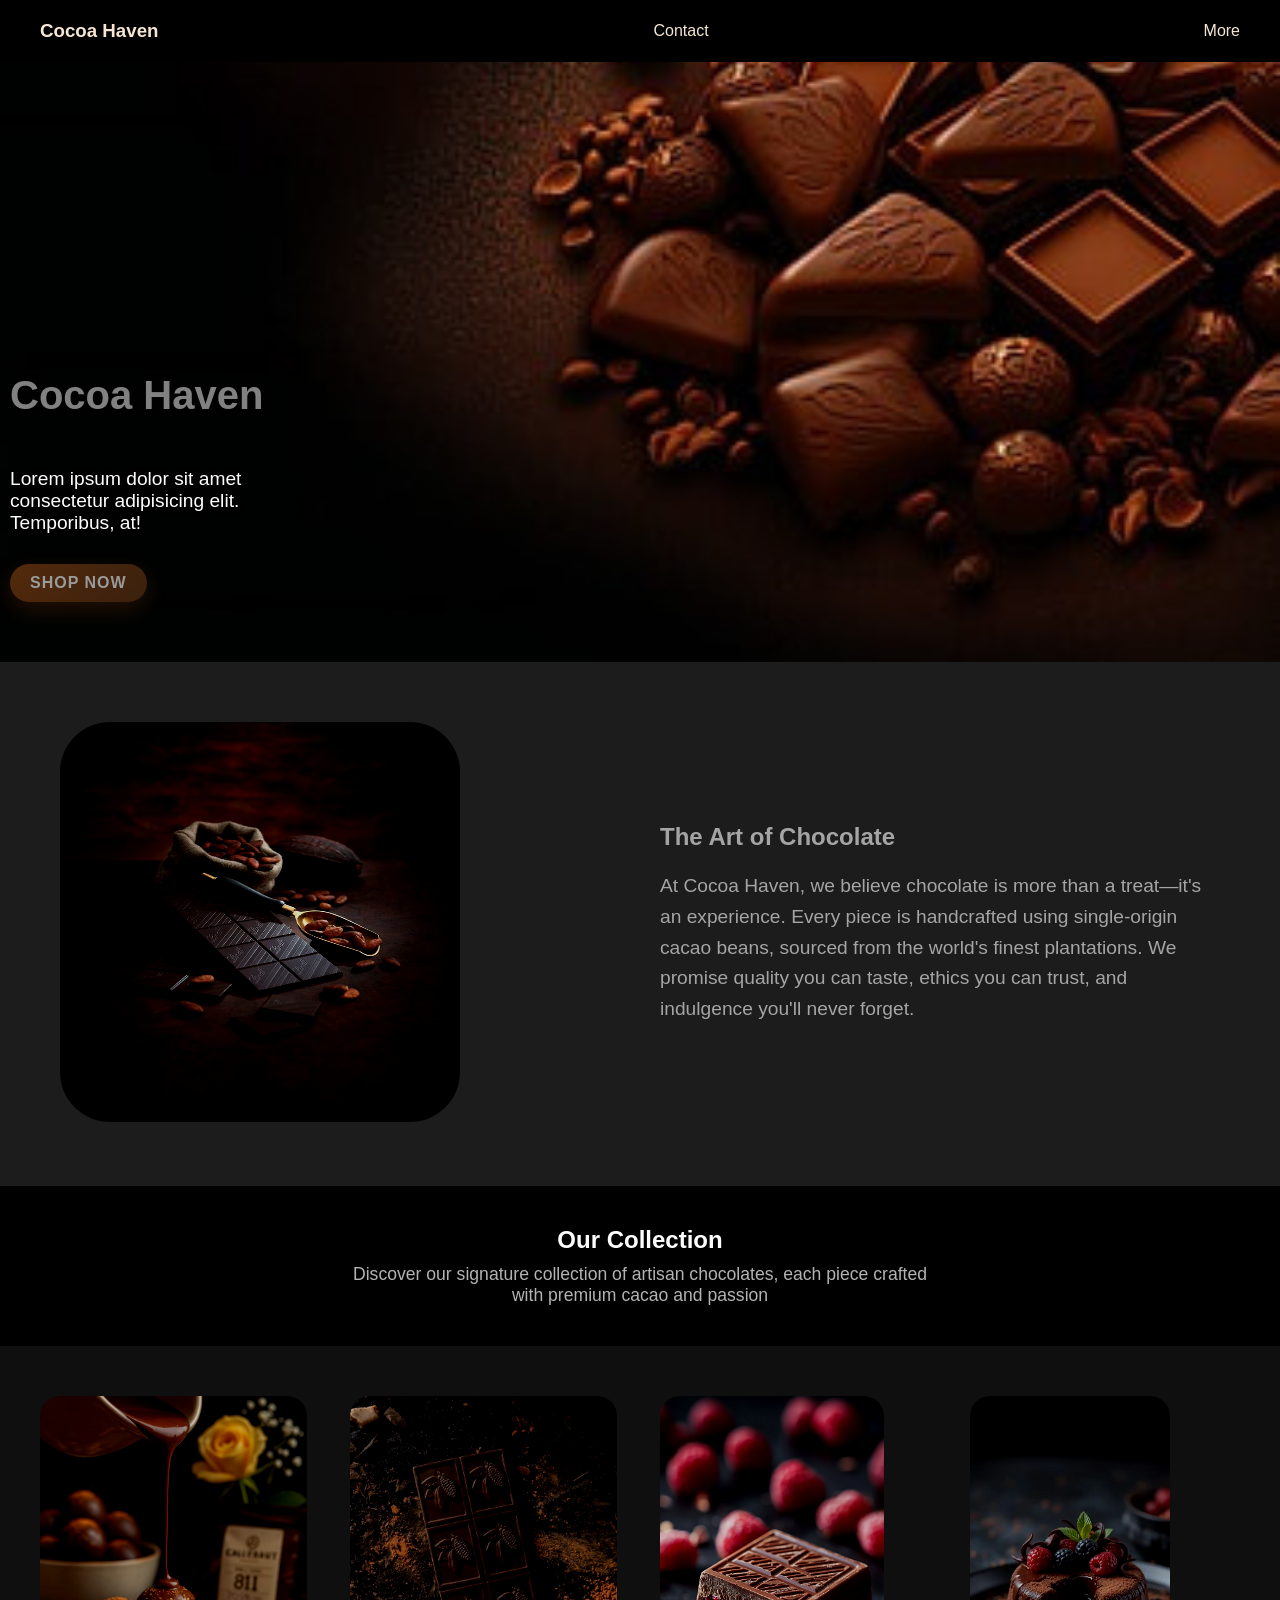
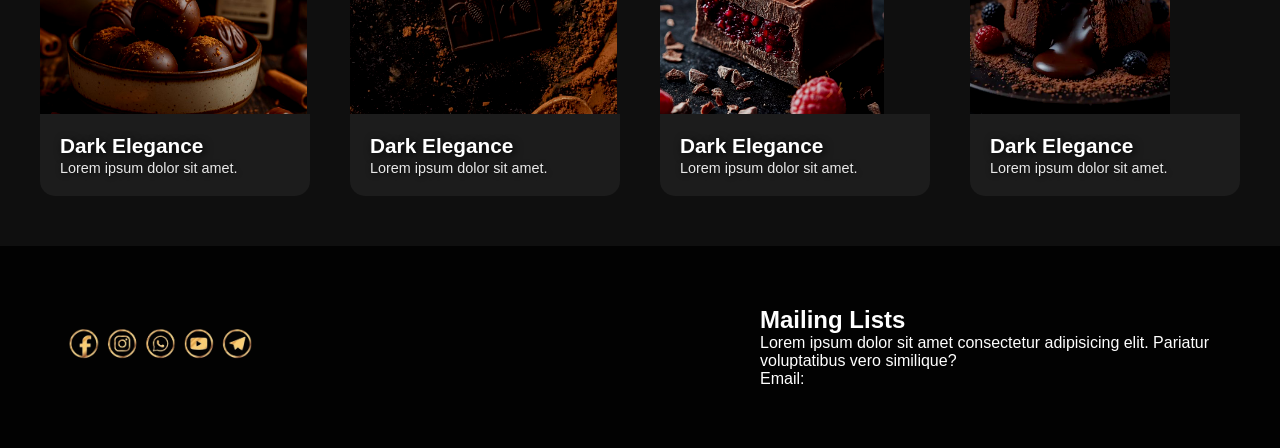
==== index1.html @ 4f7a0aab "second push to git, no js cocao haven" ====
<!DOCTYPE html>
<html lang="en">
<head>
    <meta charset="UTF-8">
    <meta name="viewport" content="width=device-width, initial-scale=1.0">
    <title>Chocolate shop</title>
    <link rel="stylesheet" href="Style1.css">
</head>
<body>
      
    <section id="top-side">
        <h3 class="comp-name"> Cocoa Haven</h3>
        <p class="contact"> Contact</p>
        <p class="view"> More</p>

    </section>

    <section id="Hero">
        <h1 class="hero-text"> Cocoa Haven</h1>
        <p class="con-text">Lorem ipsum dolor sit amet consectetur adipisicing elit. Temporibus, at!</p>
        <button class="btn" >Shop Now </button>
        

    </section>

    <div id="main-bdy">
        <div class="img1">
          <img src="Assets/replacement.jpg" alt="">
        </div>
        <section class="side-t">
            <h2 class=" side-head">The Art of Chocolate</h2>
              <p class="p-tag">At Cocoa Haven, we believe chocolate is more than a treat—it's an experience. Every piece is handcrafted using single-origin cacao beans, sourced from the world's finest plantations. We promise quality you can taste, ethics you can trust, and indulgence you'll never forget.</p>

              <div class="sec-text">


              </div>
              </section>

        </div>
    </div>

    <section id="third-part">
            <h2 class="th-head">Our Collection</h2>
            <p class="td-para">Discover our signature collection of artisan chocolates, each piece crafted with premium cacao and passion</p>

        

    </section>



    <section id="last-session">
            <div class="last-s">
                <img src="Assets/thirdsession1.jpg" alt="">
                <div class="overlay">
                    <h3>Dark Elegance</h3>
                    <p>Lorem ipsum dolor sit amet.</p>

                </div>

            </div>
            <div class="last-s">
                <img src="Assets/thirdsession2.jpg" alt="">
                <div class="overlay">
                    <h3>Dark Elegance</h3>
                    <p>Lorem ipsum dolor sit amet.</p>

                </div>

            </div>
            <div class="last-s">
                <img src="Assets/thirdsession3.jpg" alt="">
                <div class="overlay">
                    <h3>Dark Elegance</h3>
                    <p>Lorem ipsum dolor sit amet.</p>

                </div>

            </div>
            <div class="last-s">
                <img src="Assets/thirdsession4.jpg" alt="">
                <div class="overlay">
                    <h3>Dark Elegance</h3>
                    <p>Lorem ipsum dolor sit amet.</p>

                </div>

            </div>
              
        
       
              
       
        
    </section>
    <section id="about-us">
        <div class="socials">
            <img src="Assets/goldsocialstest4.png" alt="">
        </div>
        <div>
            <h2> Mailing Lists</h2>
             <p>Lorem ipsum dolor sit amet consectetur adipisicing elit. Pariatur voluptatibus vero similique?</p>
            <form action="submit-page"></form>
            <label for="email"> Email:</label>

        </div>
    </section>

    
</body>
</html>
---- Style1.css ----
*{
    margin: 0;
    padding: 0;
    box-sizing: border-box;
}


 body {
    font-family: 'Segoe UI', Tahoma, Geneva, Verdana, sans-serif;
    background-color: #0a0503; }



#Hero {
    background-image: url(Assets/midnightsearch3.jpg);
    min-height: 600px;
    background-size: cover;
    background-position:center;
    background-repeat: no-repeat;
    display: flex;
    align-items: flex-start;
    justify-content: flex-end;
    color: white;
    flex-direction: column;
    position:relative;
    padding: 10px;
    /* filter: brightness(0.8) contrast(1.2); */
    
}

#top-side {
    display: flex;
    justify-content: space-between;
    align-items: center;
    background-color: rgba(0, 0, 0, 0.95); 
    backdrop-filter: blur(10px); 
    color: #f5e6d3; 
    padding: 20px 40px;
    box-shadow: 0 2px 20px rgba(0, 0, 0, 0.5);
}

.hero-text {
    font-size: 2.5rem;
    text-align: left;
    margin-top: 100px;
    opacity: 50%;
    white-space: nowrap;
    text-shadow: 2px 2px 8px rgba(0, 0, 0, 0.8);
    


}

.con-text {
    font-size: 1.2rem;
    text-align: left;
    max-width: 300px;
    text-shadow: 1px 1px 6px rgba(0, 0, 0, 0.7);
    margin-top: 50px;
}

.btn {
    background: linear-gradient(135deg, #8B4513, #613616);
    opacity: 60%;
    color: white;
    font-size: 1rem;
    font-weight: bold;
    padding: 10px 20px;
    border: none;
    border-radius: 50px;
    cursor: pointer;
    box-shadow: 0 8px 20px rgba(139, 69, 19, 0.4);
    transition: all 0.3s ease;
    text-transform: uppercase;
    letter-spacing: 1px;
    margin-top: 30px;
    margin-bottom: 50px;
}

.btn:hover {
    transform: translateY(-3px) scale(1.05);
    box-shadow: 0 12px 30px rgba(97, 50, 16, 0.6);
}


#main-bdy {
    min-height:200px;
    background-color:#1c1c1c;
    padding: 60px;
    display: flex;
    align-items: center; 
    justify-content: space-between;
    
} 

.img1 img {
    width: 400px;
    height: 400px;
    border: none;
    border-radius: 50px;
    /* margin-bottom: 300px;

    */
    filter: brightness(0.8) contrast(1.2);
}

.side-t {
    color: white;
    margin-left: 200px;
    /* margin-bottom: 400px; */
    opacity: 60%;

}

.p-tag {
    font-size: 1.2rem;
    line-height: 1.6;
    margin-top: 20px;
}


#third-part {
    min-height: 150px;
    background-color: black;
    padding: 40px;
    text-align: center;
    color: white;
    
}

.td-para {
    font-size: 1.1rem;
    margin-top: 10px;
    opacity: 70%;
    max-height: 20%;
    padding-left: 300px;
    padding-right: 300px;
}
#last-session {
    min-height: 500px;
    background-color: #0f0f0f;
    display: flex;
    align-items: center;
    flex-direction: row;
    gap: 40px;
    justify-content: center;
    padding: 40px;
    flex-direction: row;

   
}
.last-s{ 
    position: relative;
    width: 400px;
    height: 400px;
    transition: transform 0.3s ease;
    cursor: pointer;

}

.last-s:hover {
    transform: translateY(-10px); 
}

.last-s img{
    max-width: 100%;
    max-height: 100%;
    object-fit: cover;
    border-radius: 20px;
    cursor: pointer;
    transition: transform 0.3s ease;
    box-shadow: #1c1c1c;
    object-fit: cover;
    filter: brightness(0.8) contrast(1.2);

}
.last-s img:hover {
    transform: translateY(-10px);
 

}
.overlay {
    position: absolute;
    bottom: 0;
    left: 0;
    right: 0;
    background-color:#1c1c1c;
    color: white;
    padding: 20px;
    border-radius: 0 0 15px 15px; 
   
}

.overlay h3 {
    font-size: 1.3rem;
    margin-bottom: 2px;
    text-shadow: 2px 2px 8px rgba(0, 0, 0, 0.9);
    /* background-color: #1c1c1c;
    color: white; */
}

.overlay p {
    font-size: 0.9rem;
    opacity: 0.9;
    text-shadow: 1px 1px 6px rgba(0, 0, 0, 0.9);
    /* background-color: #1c1c1c;
    color: white; */
}

#about-us {
    min-height: 200px;
    background-color: rgb(2, 2, 2);
    display: flex;
    color: white;    
    padding: 60px;
    align-items: center;
   gap: 500px;
   
}
.socials img {
    justify-content: center;
    max-width: 200px;
    max-height: 200px;
}
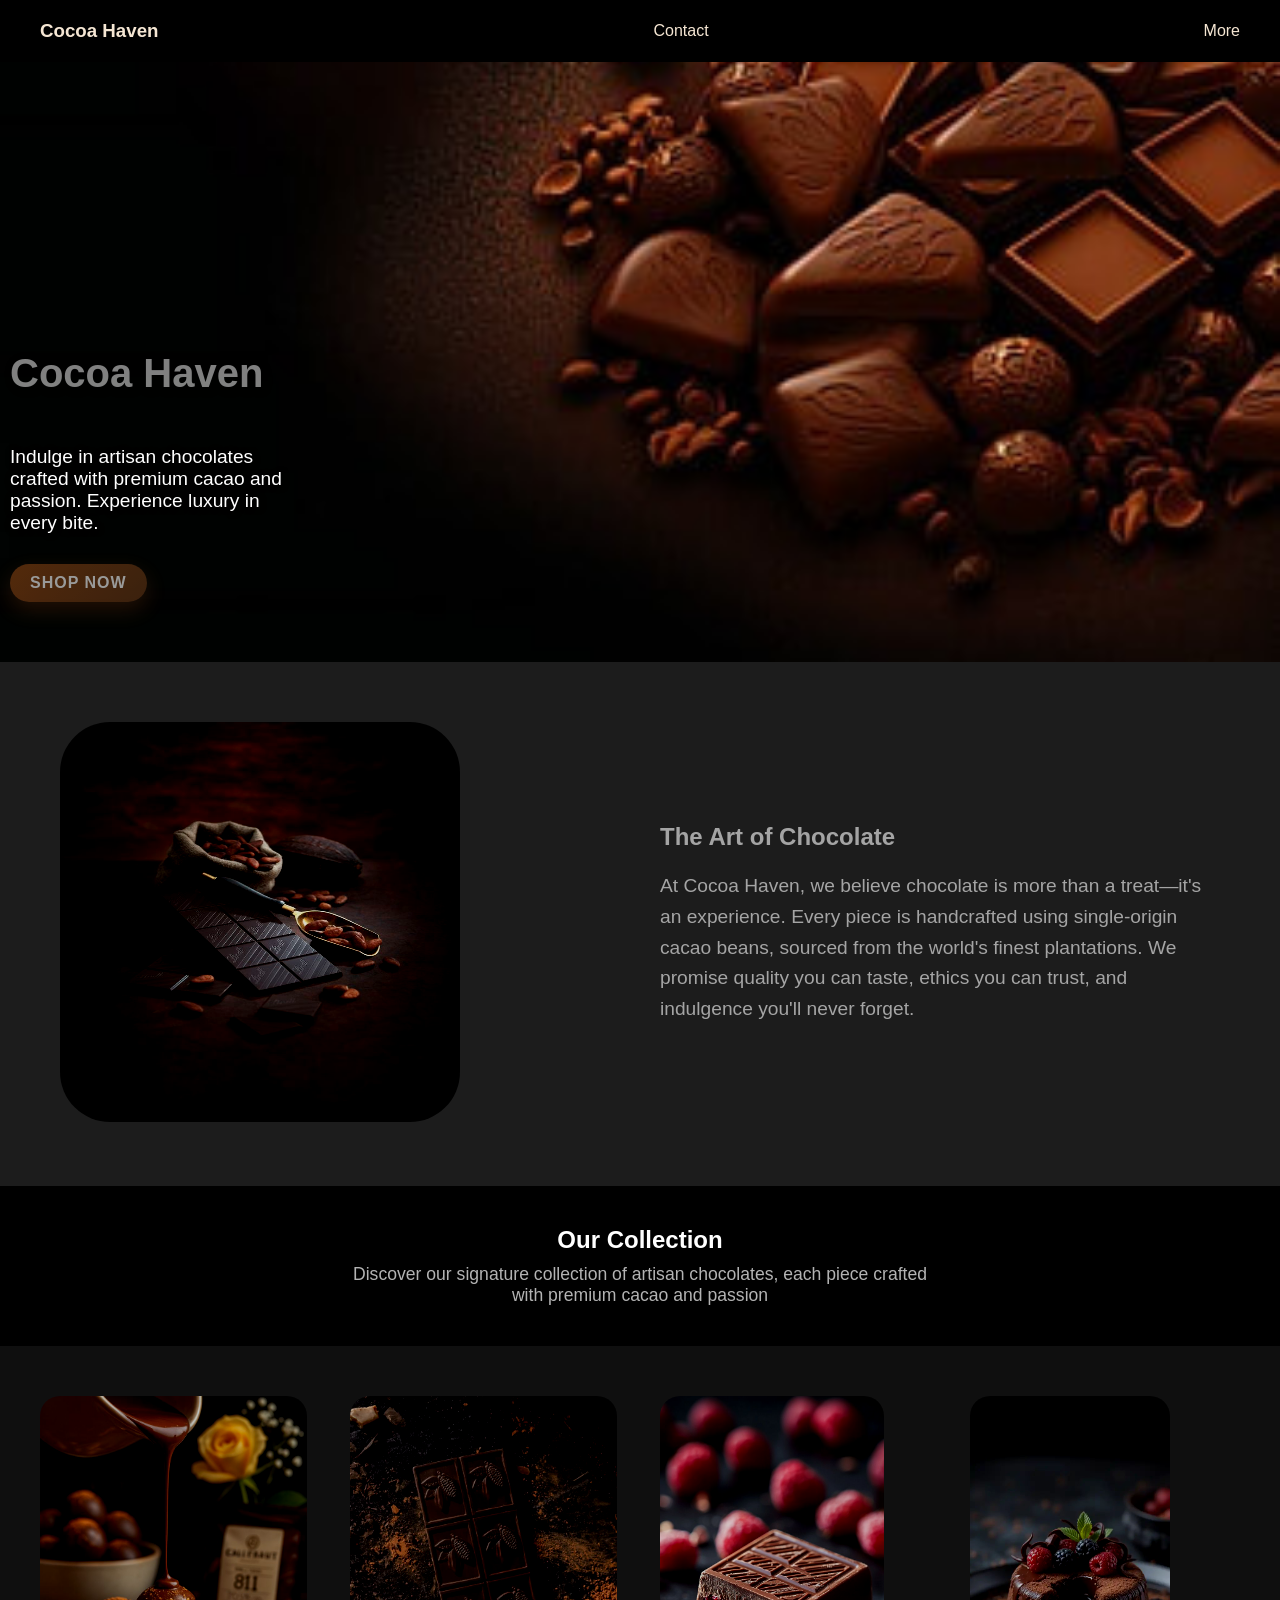
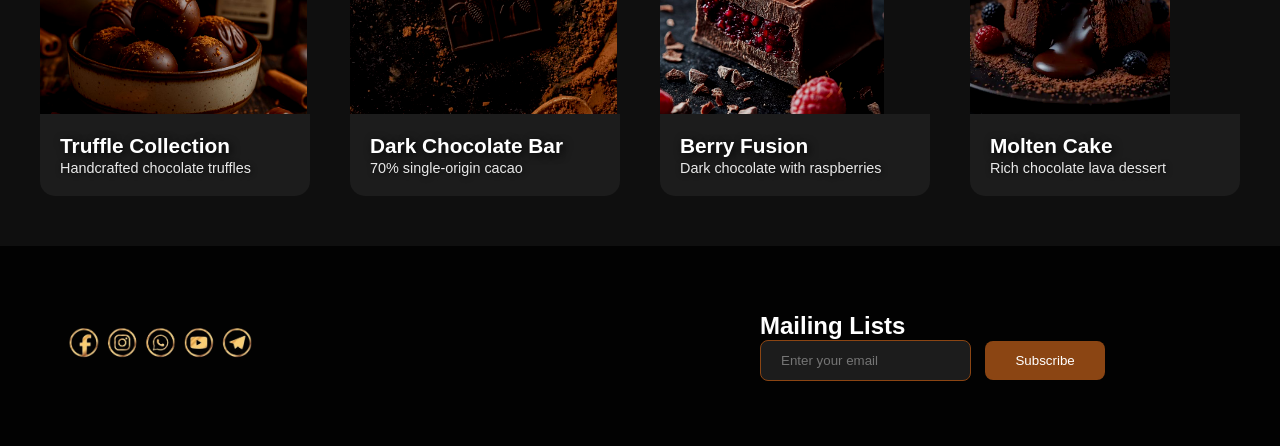
==== commit fd278339: "Updated Cocoa Haven with real content" ====
--- a/index1.html
+++ b/index1.html
@@ -17,7 +17,9 @@
 
     <section id="Hero">
         <h1 class="hero-text"> Cocoa Haven</h1>
-        <p class="con-text">Lorem ipsum dolor sit amet consectetur adipisicing elit. Temporibus, at!</p>
+        <p class="con-text">Indulge in artisan chocolates crafted 
+with premium cacao and passion. 
+Experience luxury in every bite.</p>
         <button class="btn" >Shop Now </button>
         
 
@@ -54,8 +56,8 @@
             <div class="last-s">
                 <img src="Assets/thirdsession1.jpg" alt="">
                 <div class="overlay">
-                    <h3>Dark Elegance</h3>
-                    <p>Lorem ipsum dolor sit amet.</p>
+                    <h3>Truffle Collection</h3>
+                    <p>Handcrafted chocolate truffles</p>
 
                 </div>
 
@@ -63,8 +65,9 @@
             <div class="last-s">
                 <img src="Assets/thirdsession2.jpg" alt="">
                 <div class="overlay">
-                    <h3>Dark Elegance</h3>
-                    <p>Lorem ipsum dolor sit amet.</p>
+                    <h3>Dark Chocolate Bar</h3>
+                    <p>70% single-origin cacao
+</p>
 
                 </div>
 
@@ -72,8 +75,8 @@
             <div class="last-s">
                 <img src="Assets/thirdsession3.jpg" alt="">
                 <div class="overlay">
-                    <h3>Dark Elegance</h3>
-                    <p>Lorem ipsum dolor sit amet.</p>
+                    <h3>Berry Fusion</h3>
+                    <p>Dark chocolate with raspberries</p>
 
                 </div>
 
@@ -81,8 +84,8 @@
             <div class="last-s">
                 <img src="Assets/thirdsession4.jpg" alt="">
                 <div class="overlay">
-                    <h3>Dark Elegance</h3>
-                    <p>Lorem ipsum dolor sit amet.</p>
+                    <h3>Molten Cake</h3>
+                    <p>Rich chocolate lava dessert</p>
 
                 </div>
 
@@ -100,9 +103,8 @@
         </div>
         <div>
             <h2> Mailing Lists</h2>
-             <p>Lorem ipsum dolor sit amet consectetur adipisicing elit. Pariatur voluptatibus vero similique?</p>
-            <form action="submit-page"></form>
-            <label for="email"> Email:</label>
+            <input type="email" placeholder="Enter your email" />
+<button>Subscribe</button>
 
         </div>
     </section>
--- a/Style1.css
+++ b/Style1.css
@@ -221,4 +221,23 @@
     justify-content: center;
     max-width: 200px;
     max-height: 200px;
+}
+
+
+input {
+  padding: 12px 20px;
+  border-radius: 8px;
+  border: 1px solid #8B4513;
+  background: rgba(255,255,255,0.1);
+  color: white;
+  margin-right: 10px;
+}
+
+button {
+  padding: 12px 30px;
+  background: #8B4513;
+  color: white;
+  border: none;
+  border-radius: 8px;
+  cursor: pointer;
 }
